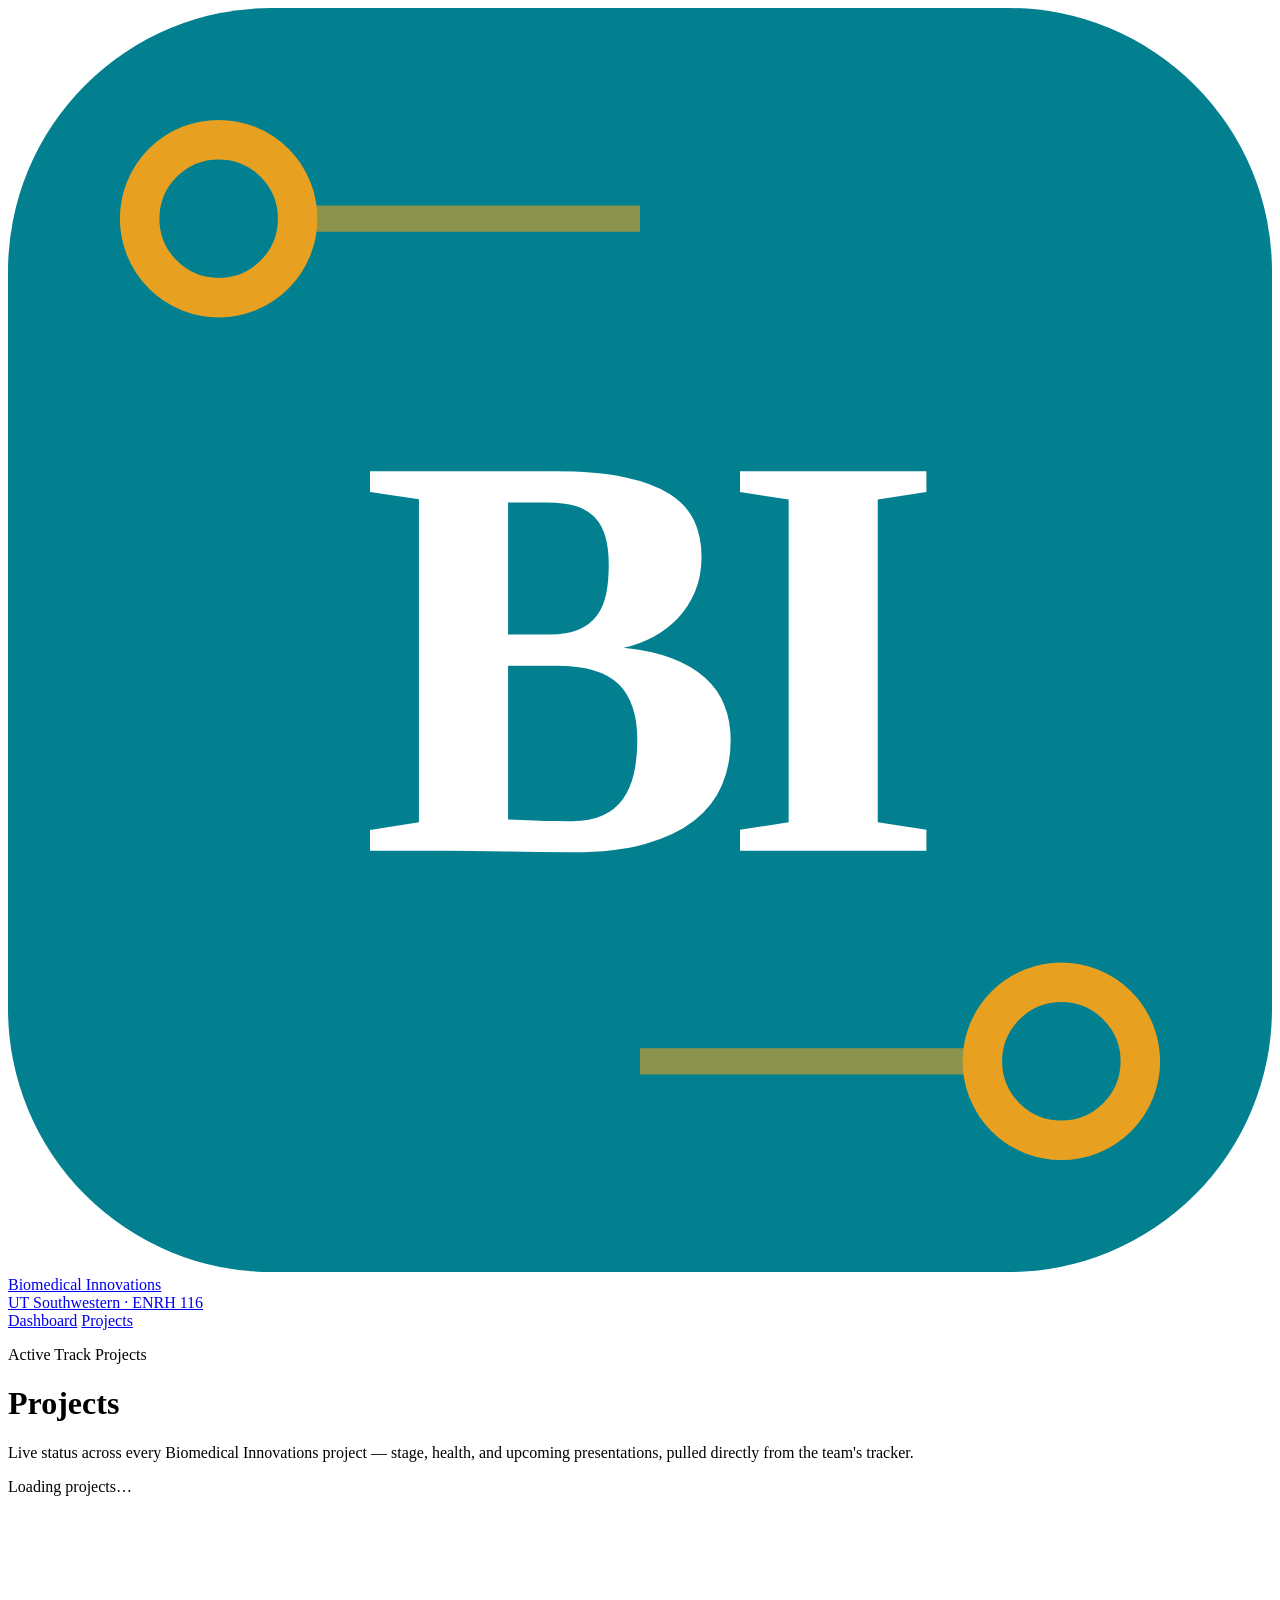
==== projects/index.html @ 50d73ee1 "Update navigation and health status logic in index.html" ====
<!DOCTYPE html>
<html lang="en">
<head>
<meta charset="UTF-8"/>
<meta name="viewport" content="width=device-width, initial-scale=1.0"/>
<title>Projects — Biomedical Innovations, UTSW</title>
<link rel="preconnect" href="https://fonts.googleapis.com"/>
<link rel="preconnect" href="https://fonts.gstatic.com" crossorigin/>
<link href="https://fonts.googleapis.com/css2?family=DM+Serif+Display:ital@0;1&family=Inter:wght@300;400;500;600&display=swap" rel="stylesheet"/>
<link rel="stylesheet" href="../assets/css/projects.css"/>
</head>
<body>

<header class="site-topbar">
  <a class="site-topbar-brand" href="../index.html">
    <img src="[data-uri]" alt="BI logo" class="site-topbar-logo"/>
    <div>
      <div class="site-topbar-title">Biomedical Innovations</div>
      <div class="site-topbar-sub">UT Southwestern · ENRH 116</div>
    </div>
  </a>
  <nav class="site-topbar-nav">
    <a href="../index.html">Dashboard</a>
    <a href="index.html" class="active">Projects</a>
  </nav>
</header>

<main class="projects-wrap">
  <p class="projects-eyebrow">Active Track Projects</p>
  <h1 class="projects-heading">Projects</h1>
  <p class="projects-sub">Live status across every Biomedical Innovations project — stage, health, and upcoming presentations, pulled directly from the team's tracker.</p>

  <div id="project-cards">
    <p class="state-message">Loading projects…</p>
  </div>
</main>

<footer style="background: var(--ink); padding: 30px 48px; text-align:center;">
  <p style="font-size:11px; color: rgba(255,255,255,0.24); letter-spacing:0.05em;">
    ENRH 116 &nbsp;·&nbsp; UT Southwestern Medical School &nbsp;·&nbsp; Kaveti · Zhao · Wu · Garlapati
  </p>
</footer>

<script src="../assets/js/sheets.js"></script>
<script>
  function healthClass(value) {
    if (!value) return "health-unknown";
    const v = value.toLowerCase().trim();
    if (v.includes("green")) return "health-ontrack";
    if (v.includes("yellow")) return "health-atrisk";
    if (v.includes("red")) return "health-blocked";
    return "health-unknown";
  }

  function escapeHtml(str) {
    if (str == null) return "";
    return String(str)
      .replace(/&/g, "&amp;").replace(/</g, "&lt;").replace(/>/g, "&gt;");
  }

  fetchTab(GIDS.dashboard).then(rows => {
    const container = document.getElementById("project-cards");

    if (!rows.length) {
      container.innerHTML = `<p class="state-message">No projects listed yet — check back once teams are assigned.</p>`;
      return;
    }

    container.innerHTML = `<div class="project-grid">` + rows.map(r => {
      const name = escapeHtml(r["Project"]);
      const stage = escapeHtml(r["Current Stage"]);
      const health = escapeHtml(r["Overall Health"]);
      const nextPres = formatGvizDate(r["Next Presentation"]);
      return `
        <a class="project-card" href="project.html?id=${encodeURIComponent(r["Project"] || "")}">
          <h3>${name}</h3>
          <p class="stage">${stage}</p>
          <span class="health ${healthClass(r["Overall Health"])}">${health || "Unknown"}</span>
          <p class="next-pres">Next: ${nextPres || "TBD"}</p>
        </a>`;
    }).join("") + `</div>`;
  }).catch(err => {
    console.error(err);
    document.getElementById("project-cards").innerHTML =
      `<p class="state-message">Couldn't load project data right now. Try refreshing.</p>`;
  });
</script>

</body>
</html>
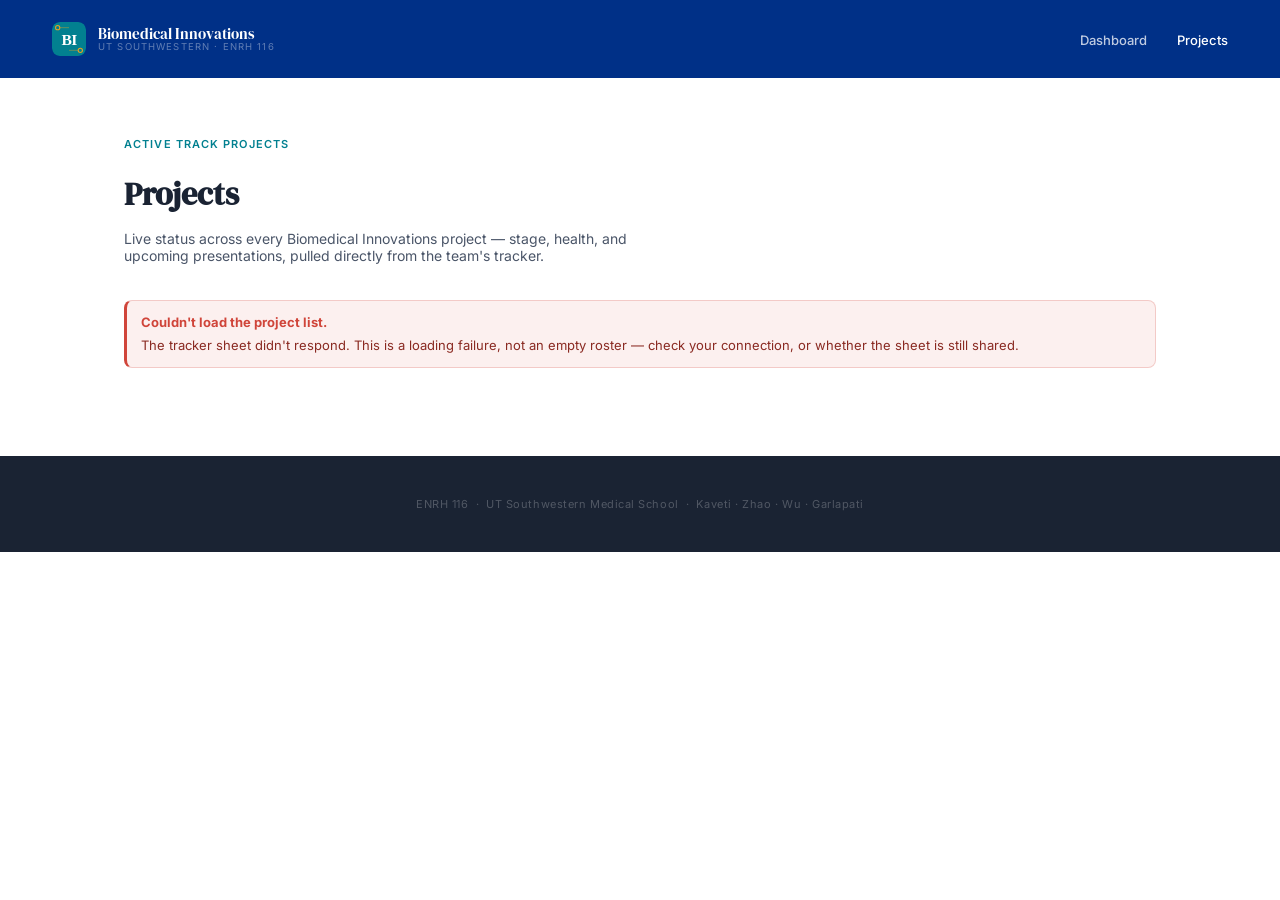
==== commit a9e3243a: "Add files via upload" ====
--- a/projects/index.html
+++ b/projects/index.html
@@ -69,20 +69,29 @@
     container.innerHTML = `<div class="project-grid">` + rows.map(r => {
       const name = escapeHtml(r["Project"]);
       const stage = escapeHtml(r["Current Stage"]);
-      const health = escapeHtml(r["Overall Health"]);
       const nextPres = formatGvizDate(r["Next Presentation"]);
+
+      // A completed project's stale-log "Red" is a false alarm, not a
+      // real issue, so show a neutral "Pending" badge instead of the
+      // health color for anything marked Complete in Project Status.
+      const isComplete = (r["Project Status"] || "").trim().toLowerCase() === "complete";
+      const healthLabel = isComplete ? "Pending" : (escapeHtml(r["Overall Health"]) || "Unknown");
+      const healthCls = isComplete ? "health-unknown" : healthClass(r["Overall Health"]);
+
       return `
         <a class="project-card" href="project.html?id=${encodeURIComponent(r["Project"] || "")}">
           <h3>${name}</h3>
           <p class="stage">${stage}</p>
-          <span class="health ${healthClass(r["Overall Health"])}">${health || "Unknown"}</span>
+          <span class="health ${healthCls}">${healthLabel}</span>
           <p class="next-pres">Next: ${nextPres || "TBD"}</p>
         </a>`;
     }).join("") + `</div>`;
   }).catch(err => {
-    console.error(err);
+    console.error("Failed to load dashboard tab:", err);
     document.getElementById("project-cards").innerHTML =
-      `<p class="state-message">Couldn't load project data right now. Try refreshing.</p>`;
+      `<div class="state-error"><strong>Couldn't load the project list.</strong>` +
+      `The tracker sheet didn't respond. This is a loading failure, not an empty roster — ` +
+      `check your connection, or whether the sheet is still shared.</div>`;
   });
 </script>
 
--- a/assets/css/projects.css
+++ b/assets/css/projects.css
@@ -0,0 +1,243 @@
+/* projects.css
+   Styles for /projects/index.html and /projects/project.html.
+   Tokens match the main site's :root variables exactly — do not
+   redefine these elsewhere; if the main site's palette changes,
+   update here too.
+*/
+
+:root {
+  --navy:  #003087;
+  --teal:  #028090;
+  --gold:  #E8A020;
+  --steel: #E8EDF2;
+  --mist:  #F4F7FA;
+  --ink:   #1A2333;
+  --slate: #4A5568;
+  --ghost: #8A9AB0;
+  --white: #FFFFFF;
+  --r:     12px;
+}
+
+* , *::before, *::after { box-sizing: border-box; }
+
+body {
+  font-family: 'Inter', sans-serif;
+  background: var(--white);
+  color: var(--ink);
+  margin: 0;
+  -webkit-font-smoothing: antialiased;
+}
+
+/* ── Simple top bar (matches main navbar brand, adds a nav link) ── */
+.site-topbar {
+  display: flex; align-items: center; justify-content: space-between;
+  padding: 22px 52px;
+  background: var(--navy);
+}
+.site-topbar-brand { display: flex; align-items: center; gap: 12px; text-decoration: none; }
+.site-topbar-logo { width: 34px; height: 34px; border-radius: 8px; }
+.site-topbar-title { font-family: 'DM Serif Display', serif; font-size: 15px; color: var(--white); line-height: 1; }
+.site-topbar-sub { font-size: 9.5px; color: rgba(255,255,255,0.38); letter-spacing: 0.12em; text-transform: uppercase; }
+.site-topbar-nav a {
+  font-size: 13px; font-weight: 500; color: rgba(255,255,255,0.75);
+  text-decoration: none; margin-left: 26px;
+}
+.site-topbar-nav a:hover,
+.site-topbar-nav a.active { color: var(--white); }
+
+/* ── Page shell ── */
+.projects-wrap { max-width: 1080px; margin: 0 auto; padding: 48px 24px 80px; }
+.projects-eyebrow { font-size: 11px; font-weight: 600; letter-spacing: 0.1em; text-transform: uppercase; color: var(--teal); margin-bottom: 8px; }
+.projects-heading { font-family: 'DM Serif Display', serif; font-size: 32px; color: var(--ink); margin-bottom: 10px; }
+.projects-sub { font-size: 14px; color: var(--slate); margin-bottom: 36px; max-width: 60ch; }
+
+/* ── Project cards (index page) — reuses .about-card visual language ── */
+.project-grid { display: grid; grid-template-columns: repeat(auto-fill, minmax(260px, 1fr)); gap: 18px; }
+.project-card {
+  display: block; text-decoration: none; color: inherit;
+  background: var(--mist); border: 1px solid var(--steel); border-radius: var(--r);
+  padding: 22px 20px; transition: transform 0.2s, box-shadow 0.2s;
+}
+.project-card:hover { transform: translateY(-3px); box-shadow: 0 10px 28px rgba(0,48,135,0.08); }
+.project-card h3 { font-family: 'DM Serif Display', serif; font-size: 18px; color: var(--ink); margin: 0 0 8px; }
+.project-card .stage { font-size: 12.5px; color: var(--slate); margin: 0 0 12px; }
+.project-card .next-pres { font-size: 11.5px; color: var(--ghost); margin: 10px 0 0; }
+
+.health {
+  display: inline-block; font-size: 10.5px; font-weight: 600;
+  letter-spacing: 0.04em; text-transform: uppercase;
+  padding: 3px 10px; border-radius: 999px;
+}
+/* NOTE: confirm these three values actually match your Dashboard's
+   "Overall Health" text before shipping — placeholders below assume
+   On Track / At Risk / Blocked. Adjust the class names + JS mapping
+   in index.html if your sheet uses different wording. */
+.health-ontrack  { background: rgba(2,128,144,0.12);  color: var(--teal); }
+.health-atrisk   { background: rgba(232,160,32,0.15);  color: #8a5a10; }
+.health-blocked  { background: rgba(200,40,40,0.12);   color: #b02020; }
+.health-unknown  { background: var(--steel); color: var(--ghost); }
+
+.state-message { font-size: 13.5px; color: var(--ghost); padding: 24px 0; }
+
+/* ── Detail page: mirrors the homepage's "Prior Work" / DDH section exactly ── */
+.detail-hero {
+  background: var(--navy);
+  padding: 76px 48px;
+}
+.detail-hero-inner { max-width: 920px; margin: 0 auto; }
+.detail-title { display: flex; align-items: baseline; gap: 12px; flex-wrap: wrap; }
+.status-badge {
+  font-size: 11px; font-weight: 600; letter-spacing: 0.05em; text-transform: uppercase;
+  background: rgba(2,128,144,0.18); color: var(--teal);
+  padding: 4px 12px; border-radius: 999px; vertical-align: middle;
+}
+.roadmap-note {
+  font-size: 11.5px; font-style: italic; color: rgba(255,255,255,0.4);
+  margin-bottom: 14px;
+}
+
+/* ── Poster ── */
+.poster-wrap { margin-bottom: 34px; }
+.poster-frame {
+  display: block; max-width: 420px; border-radius: 10px; overflow: hidden;
+  border: 1px solid rgba(255,255,255,0.09); background: rgba(255,255,255,0.04);
+  text-decoration: none; transition: transform 0.2s, box-shadow 0.2s;
+}
+.poster-frame:hover { transform: translateY(-3px); box-shadow: 0 10px 28px rgba(0,0,0,0.25); }
+.poster-frame img { width: 100%; display: block; }
+.poster-link-label {
+  font-size: 11px; color: rgba(255,255,255,0.4); margin-top: 8px;
+  letter-spacing: 0.04em; text-transform: uppercase;
+}
+
+
+/* ── Custom progress log (exception track, no syllabus alignment) ── */
+.milestone-list { display: flex; flex-direction: column; gap: 12px; }
+.milestone-item {
+  display: flex; gap: 14px; padding: 14px 16px;
+  background: rgba(255,255,255,0.04); border: 1px solid rgba(255,255,255,0.09);
+  border-radius: 10px;
+}
+.milestone-dot { width: 10px; height: 10px; border-radius: 50%; background: var(--teal); margin-top: 4px; flex-shrink: 0; }
+.milestone-date { font-size: 10.5px; font-weight: 600; letter-spacing: 0.05em; text-transform: uppercase; color: var(--gold); margin-bottom: 3px; }
+.milestone-stage { font-size: 12px; font-weight: 600; color: var(--white); margin-bottom: 4px; }
+.milestone-desc { font-size: 13px; line-height: 1.6; color: rgba(255,255,255,0.6); }
+
+.detail-back { font-size: 12px; color: rgba(255,255,255,0.45); text-decoration: none; letter-spacing: 0.05em; text-transform: uppercase; }
+.detail-back:hover { color: var(--white); }
+
+.detail-eyebrow {
+  font-size: 11px; font-weight: 600; letter-spacing: 0.16em;
+  text-transform: uppercase; color: var(--gold); margin: 22px 0 11px;
+}
+.detail-title {
+  font-family: 'DM Serif Display', serif;
+  font-size: clamp(25px, 3vw, 36px);
+  color: var(--white); line-height: 1.15; margin-bottom: 16px;
+}
+.detail-body {
+  font-size: 14.5px; line-height: 1.8; color: rgba(255,255,255,0.56); max-width: 600px; margin-bottom: 34px;
+}
+
+/* Two-column context grid — identical structure to the DDH section's
+   Clinical Problem / The Gap / Our Approach / Status quad */
+.context-grid { display: grid; grid-template-columns: 1fr 1fr; gap: 0 40px; margin-bottom: 38px; }
+.context-block {
+  border-left: 2px solid rgba(2,128,144,0.38);
+  padding: 13px 0 13px 17px;
+  border-bottom: 1px solid rgba(255,255,255,0.05);
+}
+.context-label {
+  font-size: 9.5px; font-weight: 600; letter-spacing: 0.12em;
+  text-transform: uppercase; color: var(--teal); margin-bottom: 5px;
+}
+.context-text { font-size: 13px; line-height: 1.7; color: rgba(255,255,255,0.58); }
+.context-text strong { color: rgba(255,255,255,0.86); font-weight: 500; }
+
+/* Team section reuses the same conf-heading + pill-row pattern as Conferences */
+.conf-heading {
+  font-size: 10px; font-weight: 600; letter-spacing: 0.14em;
+  text-transform: uppercase; color: rgba(255,255,255,0.28); margin-bottom: 13px;
+}
+.conf-row { display: flex; gap: 11px; flex-wrap: wrap; margin-bottom: 34px; }
+.conf-pill {
+  display: flex; align-items: center; gap: 9px;
+  background: rgba(255,255,255,0.05); border: 1px solid rgba(255,255,255,0.09);
+  border-radius: 8px; padding: 10px 15px; text-decoration: none;
+  transition: background 0.2s;
+}
+.conf-pill:hover { background: rgba(255,255,255,0.10); }
+.conf-pill-icon { font-size: 14px; }
+.conf-pill-name { font-size: 12.5px; font-weight: 600; color: var(--white); }
+.conf-pill-date { font-size: 10px; color: rgba(255,255,255,0.36); }
+
+.state-message-dark { font-size: 13px; color: rgba(255,255,255,0.36); }
+
+/* ── Roadmap timeline ── */
+.roadmap-wrap { margin-bottom: 38px; }
+.roadmap-track { position: relative; padding-top: 6px; }
+.roadmap-line-bg {
+  position: absolute; top: 15px; left: 0; right: 0; height: 2px;
+  background: rgba(255,255,255,0.12);
+}
+.roadmap-line-fill {
+  position: absolute; top: 15px; left: 0; height: 2px;
+  background: var(--teal); transition: width 0.3s;
+}
+.roadmap-nodes { display: flex; justify-content: space-between; position: relative; overflow-x: auto; gap: 4px; padding-bottom: 4px; }
+.roadmap-node { flex: 1 0 64px; text-align: center; cursor: pointer; min-width: 64px; }
+.roadmap-dot {
+  width: 14px; height: 14px; border-radius: 50%; margin: 0 auto 8px;
+  background: var(--navy); border: 2px solid rgba(255,255,255,0.25);
+  transition: background 0.2s, border-color 0.2s;
+}
+.roadmap-node.reached .roadmap-dot { background: var(--teal); border-color: var(--teal); }
+.roadmap-node.current .roadmap-dot { background: var(--gold); border-color: var(--gold); }
+.roadmap-node-week { font-size: 9.5px; font-weight: 600; letter-spacing: 0.06em; text-transform: uppercase; color: rgba(255,255,255,0.35); }
+.roadmap-node.reached .roadmap-node-week,
+.roadmap-node.current .roadmap-node-week { color: rgba(255,255,255,0.75); }
+.roadmap-node-stage { font-size: 10.5px; color: rgba(255,255,255,0.5); margin-top: 2px; line-height: 1.3; }
+.roadmap-node.reached .roadmap-node-stage,
+.roadmap-node.current .roadmap-node-stage { color: var(--white); }
+
+.roadmap-detail {
+  margin-top: 18px; padding: 16px 18px; border-radius: 10px;
+  background: rgba(255,255,255,0.04); border: 1px solid rgba(255,255,255,0.09);
+  display: none;
+}
+.roadmap-detail.open { display: block; }
+.roadmap-detail-title { font-size: 12.5px; font-weight: 600; color: var(--white); margin-bottom: 4px; }
+.roadmap-detail-meta { font-size: 11px; color: var(--gold); margin-bottom: 8px; letter-spacing: 0.04em; text-transform: uppercase; }
+.roadmap-detail-body { font-size: 13px; line-height: 1.7; color: rgba(255,255,255,0.62); }
+
+@media (max-width: 700px) {
+  .roadmap-node { flex: 0 0 72px; }
+  .roadmap-node-stage { display: none; }
+}
+
+@media (max-width: 900px) {
+  .context-grid { grid-template-columns: 1fr; }
+}
+@media (max-width: 700px) {
+  .site-topbar { padding: 18px 20px; }
+  .detail-hero { padding: 56px 24px; }
+}
+
+/* ── Error state ────────────────────────────────────────────────────
+   Must be visually distinct from .state-message. A failed load used to
+   render in the same muted grey as "nothing scheduled yet", so a dead
+   API looked like a quiet week. Shared by all three pages. */
+.state-error {
+  font-size: 13px; color: #8a2a22; background: rgba(208,69,58,0.08);
+  border: 1px solid rgba(208,69,58,0.22); border-left: 3px solid #D0453A;
+  border-radius: 8px; padding: 12px 14px; margin: 8px 0; line-height: 1.5;
+}
+.state-error strong { display: block; margin-bottom: 3px; color: #D0453A; }
+
+/* Same, on the navy project-detail hero. */
+.state-error-dark {
+  font-size: 13px; color: #ffd9d4; background: rgba(208,69,58,0.16);
+  border: 1px solid rgba(255,140,130,0.3); border-left: 3px solid #ff8c82;
+  border-radius: 8px; padding: 12px 14px; margin: 8px 0; line-height: 1.5;
+}
+.state-error-dark strong { display: block; margin-bottom: 3px; color: #ff8c82; }
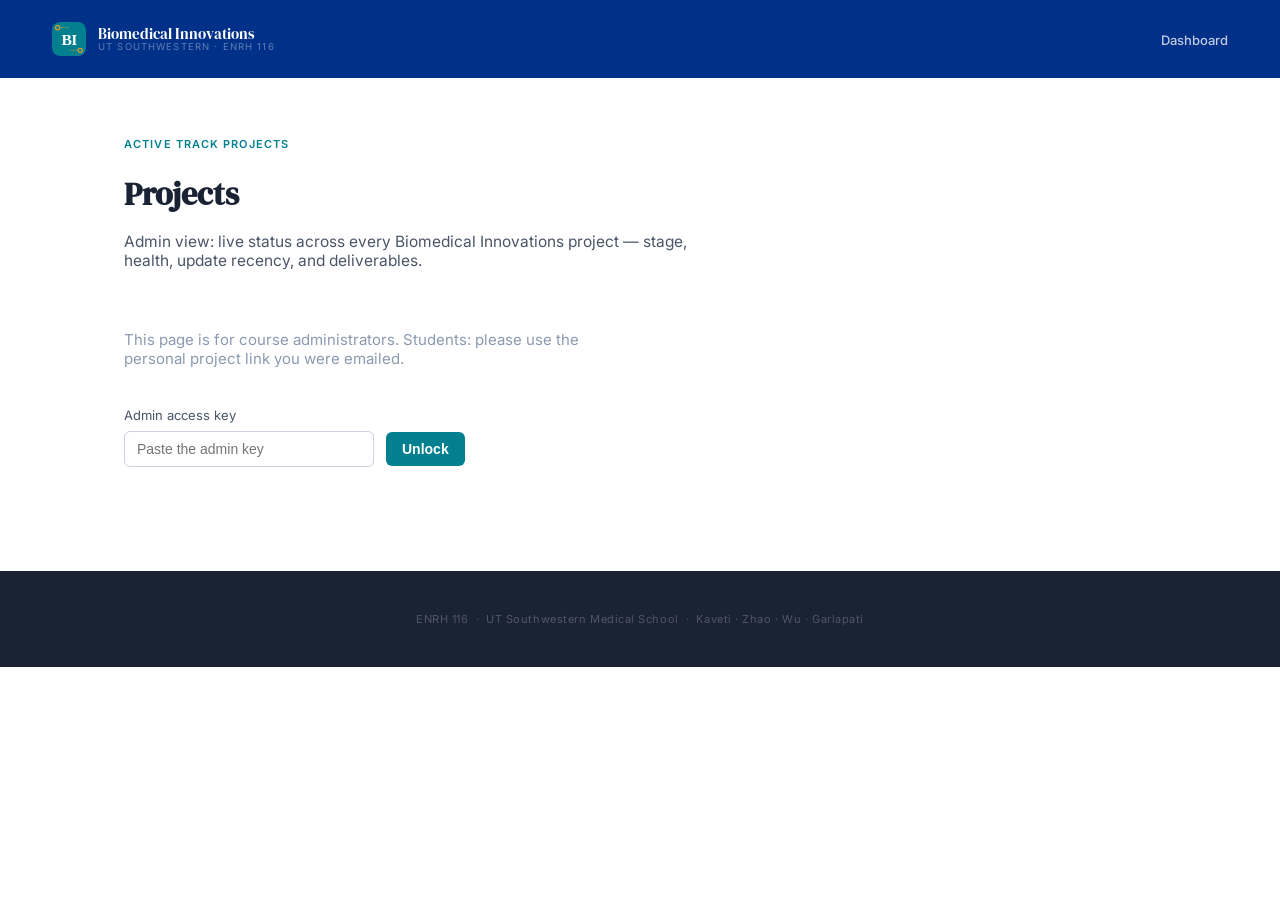
==== commit ebaa0782: "Add files via upload" ====
--- a/projects/index.html
+++ b/projects/index.html
@@ -3,6 +3,7 @@
 <head>
 <meta charset="UTF-8"/>
 <meta name="viewport" content="width=device-width, initial-scale=1.0"/>
+<meta name="robots" content="noindex, nofollow"/>
 <title>Projects — Biomedical Innovations, UTSW</title>
 <link rel="preconnect" href="https://fonts.googleapis.com"/>
 <link rel="preconnect" href="https://fonts.gstatic.com" crossorigin/>
@@ -21,16 +22,16 @@
   </a>
   <nav class="site-topbar-nav">
     <a href="../index.html">Dashboard</a>
-    <a href="index.html" class="active">Projects</a>
+    <a href="index.html" class="active" data-admin-only>Projects</a>
   </nav>
 </header>
 
 <main class="projects-wrap">
   <p class="projects-eyebrow">Active Track Projects</p>
   <h1 class="projects-heading">Projects</h1>
-  <p class="projects-sub">Live status across every Biomedical Innovations project — stage, health, and upcoming presentations, pulled directly from the team's tracker.</p>
+  <p class="projects-sub">Admin view: live status across every Biomedical Innovations project — stage, health, update recency, and deliverables.</p>
 
-  <div id="project-cards">
+  <div id="project-cards" aria-live="polite">
     <p class="state-message">Loading projects…</p>
   </div>
 </main>
@@ -52,47 +53,110 @@
     return "health-unknown";
   }
 
-  function escapeHtml(str) {
-    if (str == null) return "";
-    return String(str)
-      .replace(/&/g, "&amp;").replace(/</g, "&lt;").replace(/>/g, "&gt;");
+  // escapeHtml and safeLink are defined once, in assets/js/sheets.js, and
+  // loaded globally via <script src="../assets/js/sheets.js"> above. They
+  // used to be duplicated in each of the three pages; this is the shared
+  // copy.
+
+  // Pure: rows with no usable Project name must never reach rendering.
+  function selectProjectRows(rows) {
+    return rows.filter(r => (r["Project"] || "").trim());
   }
 
-  fetchTab(GIDS.dashboard).then(rows => {
-    const container = document.getElementById("project-cards");
+  // M-1 badge markup. Pure aside from escapeHtml, which has no side effects.
+  function renderStalenessBadge(days) {
+    const level = stalenessLevel(days);
+    const text = days == null ? "Never logged" : `${days}d since last update`;
+    return `<span class="staleness staleness-${level}" title="${STALENESS_LABEL[level]}">${STALENESS_EMOJI[level]} ${escapeHtml(text)}</span>`;
+  }
 
-    if (!rows.length) {
-      container.innerHTML = `<p class="state-message">No projects listed yet — check back once teams are assigned.</p>`;
-      return;
+  // M-3 badge markup: compact rollup for a project card. No badge at all
+  // when there's nothing on file yet, rather than a confusing "0/0".
+  function renderDeliverableSummaryBadge(summary) {
+    if (!summary.total) return "";
+    const cls = summary.lateCount > 0 ? "deliv-badge-late" : "deliv-badge-ok";
+    const text = `${summary.submittedCount}/${summary.total} deliverables` +
+      (summary.lateCount ? ` · ${summary.lateCount} late` : "");
+    return `<span class="deliv-badge ${cls}">${escapeHtml(text)}</span>`;
+  }
+
+  const container = document.getElementById("project-cards");
+
+  // Admin gate. This page shows every team's health and lateness, so it is
+  // admin-only: the data itself is served by the Apps Script endpoint only
+  // when the admin key is supplied (hiding the page alone would not protect it).
+  function renderGate(message) {
+    container.innerHTML = `
+      <div class="admin-gate">
+        ${message ? `<div class="state-error"><strong>${escapeHtml(message)}</strong></div>` : ""}
+        <p class="state-message">This page is for course administrators. Students: please use the personal project link you were emailed.</p>
+        <label for="admin-key-input">Admin access key</label>
+        <input type="password" id="admin-key-input" placeholder="Paste the admin key" autocomplete="off"/>
+        <button id="admin-key-submit">Unlock</button>
+      </div>`;
+    document.getElementById("admin-key-submit").addEventListener("click", () => {
+      const key = document.getElementById("admin-key-input").value.trim();
+      if (key) loadGrid(key, true);
+    });
+  }
+
+  // Pure: builds the grid markup from admin-overview data.
+  function renderProjectCards(dashboardRows, updateLogRows, deliverableRows, today) {
+    const projects = selectProjectRows(dashboardRows);
+    if (!projects.length) {
+      return `<p class="state-message">No projects listed yet — check back once teams are assigned.</p>`;
     }
-
-    container.innerHTML = `<div class="project-grid">` + rows.map(r => {
+    return `<div class="project-grid">` + projects.map(r => {
       const name = escapeHtml(r["Project"]);
       const stage = escapeHtml(r["Current Stage"]);
-      const nextPres = formatGvizDate(r["Next Presentation"]);
-
-      // A completed project's stale-log "Red" is a false alarm, not a
-      // real issue, so show a neutral "Pending" badge instead of the
-      // health color for anything marked Complete in Project Status.
+      // A completed project's stale-log "Red" is a false alarm, so show a
+      // neutral "Pending" badge for anything marked Complete.
       const isComplete = (r["Project Status"] || "").trim().toLowerCase() === "complete";
       const healthLabel = isComplete ? "Pending" : (escapeHtml(r["Overall Health"]) || "Unknown");
       const healthCls = isComplete ? "health-unknown" : healthClass(r["Overall Health"]);
-
+      const staleBadge = isComplete ? "" : renderStalenessBadge(
+        daysSinceLastUpdate(updateLogRows, r["Project"], today)
+      );
+      const delivBadge = renderDeliverableSummaryBadge(
+        buildDeliverableSummary(deliverableRows, r["Project"], today)
+      );
+      // Links carry no token: project.html reuses the admin key saved on this device.
       return `
-        <a class="project-card" href="project.html?id=${encodeURIComponent(r["Project"] || "")}">
+        <a class="project-card" href="project.html?id=${encodeURIComponent((r["Project"] || "").trim())}">
           <h3>${name}</h3>
           <p class="stage">${stage}</p>
           <span class="health ${healthCls}">${healthLabel}</span>
-          <p class="next-pres">Next: ${nextPres || "TBD"}</p>
+          ${staleBadge}
+          ${delivBadge}
         </a>`;
     }).join("") + `</div>`;
-  }).catch(err => {
-    console.error("Failed to load dashboard tab:", err);
-    document.getElementById("project-cards").innerHTML =
-      `<div class="state-error"><strong>Couldn't load the project list.</strong>` +
-      `The tracker sheet didn't respond. This is a loading failure, not an empty roster — ` +
-      `check your connection, or whether the sheet is still shared.</div>`;
-  });
+  }
+
+  function loadGrid(token, fromForm) {
+    container.innerHTML = `<p class="state-message">Loading projects…</p>`;
+    withTimeout(fetchAdminOverview(token), 15000, "project overview").then(result => {
+      if (!result.ok) {
+        // Forget a saved key that no longer works so it doesn't fail silently forever.
+        try { if (getSavedAdminKey() === token) localStorage.removeItem(ADMIN_TOKEN_STORAGE_KEY); } catch (e) {}
+        renderGate(fromForm ? "That key didn't work." : "");
+        return;
+      }
+      if (fromForm) { try { localStorage.setItem(ADMIN_TOKEN_STORAGE_KEY, token); } catch (e) {} }
+      const today = new Date();
+      today.setHours(0, 0, 0, 0);
+      const d = result.data;
+      container.innerHTML = renderProjectCards(d.dashboard || [], d.updateLog || [], d.deliverables || [], today);
+    }).catch(err => {
+      console.error("Failed to load project overview:", err);
+      container.innerHTML =
+        `<div class="state-error"><strong>Couldn't load the project list.</strong>` +
+        `The tracker service didn't respond. This is a loading failure, not an empty roster — try refreshing.</div>`;
+    });
+  }
+
+  const savedKey = getSavedAdminKey();
+  if (savedKey) loadGrid(savedKey, false); else renderGate("");
+  applyAdminOnlyNav();
 </script>
 
 </body>
--- a/assets/css/projects.css
+++ b/assets/css/projects.css
@@ -49,7 +49,7 @@
 .projects-wrap { max-width: 1080px; margin: 0 auto; padding: 48px 24px 80px; }
 .projects-eyebrow { font-size: 11px; font-weight: 600; letter-spacing: 0.1em; text-transform: uppercase; color: var(--teal); margin-bottom: 8px; }
 .projects-heading { font-family: 'DM Serif Display', serif; font-size: 32px; color: var(--ink); margin-bottom: 10px; }
-.projects-sub { font-size: 14px; color: var(--slate); margin-bottom: 36px; max-width: 60ch; }
+.projects-sub { font-size: 15.5px; color: var(--slate); margin-bottom: 36px; max-width: 60ch; }
 
 /* ── Project cards (index page) — reuses .about-card visual language ── */
 .project-grid { display: grid; grid-template-columns: repeat(auto-fill, minmax(260px, 1fr)); gap: 18px; }
@@ -60,8 +60,8 @@
 }
 .project-card:hover { transform: translateY(-3px); box-shadow: 0 10px 28px rgba(0,48,135,0.08); }
 .project-card h3 { font-family: 'DM Serif Display', serif; font-size: 18px; color: var(--ink); margin: 0 0 8px; }
-.project-card .stage { font-size: 12.5px; color: var(--slate); margin: 0 0 12px; }
-.project-card .next-pres { font-size: 11.5px; color: var(--ghost); margin: 10px 0 0; }
+.project-card .stage { font-size: 14px; color: var(--slate); margin: 0 0 12px; }
+.project-card .next-pres { font-size: 13px; color: var(--ghost); margin: 10px 0 0; }
 
 .health {
   display: inline-block; font-size: 10.5px; font-weight: 600;
@@ -77,7 +77,7 @@
 .health-blocked  { background: rgba(200,40,40,0.12);   color: #b02020; }
 .health-unknown  { background: var(--steel); color: var(--ghost); }
 
-.state-message { font-size: 13.5px; color: var(--ghost); padding: 24px 0; }
+.state-message { font-size: 15px; color: var(--ghost); padding: 24px 0; }
 
 /* ── Detail page: mirrors the homepage's "Prior Work" / DDH section exactly ── */
 .detail-hero {
@@ -92,7 +92,7 @@
   padding: 4px 12px; border-radius: 999px; vertical-align: middle;
 }
 .roadmap-note {
-  font-size: 11.5px; font-style: italic; color: rgba(255,255,255,0.4);
+  font-size: 13px; font-style: italic; color: rgba(255,255,255,0.4);
   margin-bottom: 14px;
 }
 
@@ -119,44 +119,45 @@
   border-radius: 10px;
 }
 .milestone-dot { width: 10px; height: 10px; border-radius: 50%; background: var(--teal); margin-top: 4px; flex-shrink: 0; }
-.milestone-date { font-size: 10.5px; font-weight: 600; letter-spacing: 0.05em; text-transform: uppercase; color: var(--gold); margin-bottom: 3px; }
-.milestone-stage { font-size: 12px; font-weight: 600; color: var(--white); margin-bottom: 4px; }
-.milestone-desc { font-size: 13px; line-height: 1.6; color: rgba(255,255,255,0.6); }
+.milestone-date { font-size: 12px; font-weight: 600; letter-spacing: 0.05em; text-transform: uppercase; color: var(--gold); margin-bottom: 3px; }
+.milestone-stage { font-size: 14px; font-weight: 600; color: var(--white); margin-bottom: 4px; }
+.milestone-desc { font-size: 15px; line-height: 1.7; color: rgba(255,255,255,0.6); }
 
 .detail-back { font-size: 12px; color: rgba(255,255,255,0.45); text-decoration: none; letter-spacing: 0.05em; text-transform: uppercase; }
 .detail-back:hover { color: var(--white); }
 
 .detail-eyebrow {
-  font-size: 11px; font-weight: 600; letter-spacing: 0.16em;
+  font-size: 12.5px; font-weight: 600; letter-spacing: 0.16em;
   text-transform: uppercase; color: var(--gold); margin: 22px 0 11px;
 }
 .detail-title {
   font-family: 'DM Serif Display', serif;
-  font-size: clamp(25px, 3vw, 36px);
+  font-size: clamp(28px, 3.4vw, 40px);
   color: var(--white); line-height: 1.15; margin-bottom: 16px;
 }
 .detail-body {
-  font-size: 14.5px; line-height: 1.8; color: rgba(255,255,255,0.56); max-width: 600px; margin-bottom: 34px;
-}
-
-/* Two-column context grid — identical structure to the DDH section's
-   Clinical Problem / The Gap / Our Approach / Status quad */
-.context-grid { display: grid; grid-template-columns: 1fr 1fr; gap: 0 40px; margin-bottom: 38px; }
+  font-size: 16.5px; line-height: 1.8; color: rgba(255,255,255,0.56); max-width: 600px; margin-bottom: 34px;
+}
+
+/* Status quad — now 3 items (Stage/Health/Next Deadline); Team moved to
+   its own tab, since a comma-list of names was redundant with a full
+   roster page. */
+.context-grid { display: grid; grid-template-columns: repeat(3, 1fr); gap: 0 30px; margin-bottom: 38px; }
 .context-block {
   border-left: 2px solid rgba(2,128,144,0.38);
   padding: 13px 0 13px 17px;
   border-bottom: 1px solid rgba(255,255,255,0.05);
 }
 .context-label {
-  font-size: 9.5px; font-weight: 600; letter-spacing: 0.12em;
+  font-size: 11px; font-weight: 600; letter-spacing: 0.12em;
   text-transform: uppercase; color: var(--teal); margin-bottom: 5px;
 }
-.context-text { font-size: 13px; line-height: 1.7; color: rgba(255,255,255,0.58); }
+.context-text { font-size: 15.5px; line-height: 1.75; color: rgba(255,255,255,0.58); }
 .context-text strong { color: rgba(255,255,255,0.86); font-weight: 500; }
 
 /* Team section reuses the same conf-heading + pill-row pattern as Conferences */
 .conf-heading {
-  font-size: 10px; font-weight: 600; letter-spacing: 0.14em;
+  font-size: 12px; font-weight: 600; letter-spacing: 0.14em;
   text-transform: uppercase; color: rgba(255,255,255,0.28); margin-bottom: 13px;
 }
 .conf-row { display: flex; gap: 11px; flex-wrap: wrap; margin-bottom: 34px; }
@@ -167,14 +168,16 @@
   transition: background 0.2s;
 }
 .conf-pill:hover { background: rgba(255,255,255,0.10); }
-.conf-pill-icon { font-size: 14px; }
-.conf-pill-name { font-size: 12.5px; font-weight: 600; color: var(--white); }
-.conf-pill-date { font-size: 10px; color: rgba(255,255,255,0.36); }
-
-.state-message-dark { font-size: 13px; color: rgba(255,255,255,0.36); }
+.conf-pill-icon { font-size: 16px; }
+.conf-pill-name { font-size: 14.5px; font-weight: 600; color: var(--white); }
+.conf-pill-date { font-size: 11.5px; color: rgba(255,255,255,0.36); }
+
+.state-message-dark { font-size: 14.5px; color: rgba(255,255,255,0.36); }
 
 /* ── Roadmap timeline ── */
-.roadmap-wrap { margin-bottom: 38px; }
+.roadmap-wrap { margin-bottom: 38px; overflow-x: auto; }
+/* Standard-track timeline: keep line + 12 nodes as one scrolling unit on phones */
+.roadmap-track.timeline-scroll { min-width: 800px; }
 .roadmap-track { position: relative; padding-top: 6px; }
 .roadmap-line-bg {
   position: absolute; top: 15px; left: 0; right: 0; height: 2px;
@@ -185,7 +188,7 @@
   background: var(--teal); transition: width 0.3s;
 }
 .roadmap-nodes { display: flex; justify-content: space-between; position: relative; overflow-x: auto; gap: 4px; padding-bottom: 4px; }
-.roadmap-node { flex: 1 0 64px; text-align: center; cursor: pointer; min-width: 64px; }
+.roadmap-node { flex: 1 0 64px; text-align: center; min-width: 64px; }
 .roadmap-dot {
   width: 14px; height: 14px; border-radius: 50%; margin: 0 auto 8px;
   background: var(--navy); border: 2px solid rgba(255,255,255,0.25);
@@ -193,22 +196,12 @@
 }
 .roadmap-node.reached .roadmap-dot { background: var(--teal); border-color: var(--teal); }
 .roadmap-node.current .roadmap-dot { background: var(--gold); border-color: var(--gold); }
-.roadmap-node-week { font-size: 9.5px; font-weight: 600; letter-spacing: 0.06em; text-transform: uppercase; color: rgba(255,255,255,0.35); }
+.roadmap-node-week { font-size: 11px; font-weight: 600; letter-spacing: 0.06em; text-transform: uppercase; color: rgba(255,255,255,0.35); }
 .roadmap-node.reached .roadmap-node-week,
 .roadmap-node.current .roadmap-node-week { color: rgba(255,255,255,0.75); }
-.roadmap-node-stage { font-size: 10.5px; color: rgba(255,255,255,0.5); margin-top: 2px; line-height: 1.3; }
+.roadmap-node-stage { font-size: 12.5px; color: rgba(255,255,255,0.5); margin-top: 2px; line-height: 1.3; }
 .roadmap-node.reached .roadmap-node-stage,
 .roadmap-node.current .roadmap-node-stage { color: var(--white); }
-
-.roadmap-detail {
-  margin-top: 18px; padding: 16px 18px; border-radius: 10px;
-  background: rgba(255,255,255,0.04); border: 1px solid rgba(255,255,255,0.09);
-  display: none;
-}
-.roadmap-detail.open { display: block; }
-.roadmap-detail-title { font-size: 12.5px; font-weight: 600; color: var(--white); margin-bottom: 4px; }
-.roadmap-detail-meta { font-size: 11px; color: var(--gold); margin-bottom: 8px; letter-spacing: 0.04em; text-transform: uppercase; }
-.roadmap-detail-body { font-size: 13px; line-height: 1.7; color: rgba(255,255,255,0.62); }
 
 @media (max-width: 700px) {
   .roadmap-node { flex: 0 0 72px; }
@@ -228,7 +221,8 @@
    render in the same muted grey as "nothing scheduled yet", so a dead
    API looked like a quiet week. Shared by all three pages. */
 .state-error {
-  font-size: 13px; color: #8a2a22; background: rgba(208,69,58,0.08);
+  display: block;
+  font-size: 14.5px; color: #8a2a22; background: rgba(208,69,58,0.08);
   border: 1px solid rgba(208,69,58,0.22); border-left: 3px solid #D0453A;
   border-radius: 8px; padding: 12px 14px; margin: 8px 0; line-height: 1.5;
 }
@@ -236,8 +230,151 @@
 
 /* Same, on the navy project-detail hero. */
 .state-error-dark {
-  font-size: 13px; color: #ffd9d4; background: rgba(208,69,58,0.16);
+  display: block;
+  font-size: 14.5px; color: #ffd9d4; background: rgba(208,69,58,0.16);
   border: 1px solid rgba(255,140,130,0.3); border-left: 3px solid #ff8c82;
   border-radius: 8px; padding: 12px 14px; margin: 8px 0; line-height: 1.5;
 }
 .state-error-dark strong { display: block; margin-bottom: 3px; color: #ff8c82; }
+
+/* ── M-1: Days Since Last Update badge ────────────────────────────── */
+.staleness {
+  display: inline-block; font-size: 12.5px; margin: 6px 0 0;
+  color: var(--slate);
+}
+.staleness-never { color: var(--ghost); font-weight: 600; }
+.staleness-red { color: #b02020; font-weight: 600; }
+
+/* ── M-3: Deliverables checklist (project detail page) ────────────── */
+.deliverables-list { margin-bottom: 34px; }
+.deliv-summary { font-size: 13.5px; color: rgba(255,255,255,0.5); margin: 0 0 10px; }
+.deliv-row {
+  display: flex; align-items: center; gap: 12px; flex-wrap: wrap;
+  padding: 9px 0; border-bottom: 1px solid rgba(255,255,255,0.08);
+}
+.deliv-row:last-child { border-bottom: none; }
+.deliv-name { font-size: 15px; color: rgba(255,255,255,0.86); flex: 1 1 auto; min-width: 180px; }
+.deliv-status { font-size: 12.5px; font-weight: 600; padding: 3px 9px; border-radius: 100px; white-space: nowrap; }
+.deliv-submitted { background: rgba(30,158,90,0.18); color: #6fe0a0; }
+.deliv-late      { background: rgba(200,40,40,0.18); color: #ff8c82; }
+.deliv-pending   { background: rgba(255,255,255,0.08); color: rgba(255,255,255,0.5); }
+.deliv-date { font-size: 12.5px; color: rgba(255,255,255,0.36); white-space: nowrap; }
+
+/* ── M-3: deliverable rollup badge (project grid page) ─────────────── */
+.deliv-badge {
+  display: block; font-size: 11px; margin: 6px 0 0; font-weight: 500;
+}
+.deliv-badge-ok   { color: var(--slate); }
+.deliv-badge-late { color: #b02020; font-weight: 600; }
+
+/* ── Student Portal: tabs (Overview / Team / Team Needs / Meeting
+   Notes / Publications) ─────────────────────────────────────────────
+   Sticky so the tab bar stays reachable on a long Overview scroll. */
+.portal-tabs {
+  display: flex; gap: 6px; margin: 30px 0 30px; border-bottom: 1px solid rgba(255,255,255,0.12);
+  overflow-x: auto; position: sticky; top: 0; background: var(--navy); z-index: 5;
+}
+.portal-tab {
+  font-family: 'Inter', sans-serif; font-size: 16.5px; font-weight: 600;
+  color: rgba(255,255,255,0.5); background: none; border: none;
+  padding: 12px 6px; margin-right: 22px; cursor: pointer;
+  border-bottom: 2px solid transparent; white-space: nowrap;
+  transition: color 0.15s, border-color 0.15s;
+}
+.portal-tab:hover { color: rgba(255,255,255,0.8); }
+.portal-tab.active { color: var(--white); border-bottom-color: var(--teal); }
+.portal-panel-intro {
+  font-size: 14.5px; line-height: 1.7; color: rgba(255,255,255,0.55); margin-bottom: 22px; max-width: 62ch;
+}
+
+/* ── Overview: optional elevator-pitch / key-stat block ─────────────
+   Hidden entirely when the Dashboard row has no "Elevator Pitch" set —
+   most projects won't fill this in right away, and an empty banner
+   reads worse than no banner. */
+.overview-pitch { margin-bottom: 34px; }
+.overview-pitch-text { font-size: 19.5px; line-height: 1.68; color: rgba(255,255,255,0.68); max-width: 52ch; margin: 0 0 22px; }
+.overview-stat { display: flex; gap: 18px; align-items: baseline; padding-top: 22px; border-top: 1px solid rgba(255,255,255,0.14); max-width: 460px; }
+.overview-stat-num { font-family: 'DM Serif Display', serif; font-size: 44px; color: var(--teal); line-height: 1; }
+.overview-stat-text { font-size: 15px; color: rgba(255,255,255,0.55); line-height: 1.6; }
+
+/* ── Overview: Disease State / Demographic + Problem / Gap ─────────── */
+.fact-grid { display: grid; grid-template-columns: 1fr 1fr; gap: 0 30px; margin-bottom: 38px; }
+.prose-block { border-left: 2px solid var(--teal); padding-left: 18px; }
+.prose-block + .prose-block { margin-top: 26px; }
+.prose-label {
+  font-size: 13.5px; font-weight: 600; letter-spacing: 0.1em; text-transform: uppercase;
+  color: rgba(255,255,255,0.4); margin: 0 0 8px;
+}
+.prose-body { font-size: 17px; line-height: 1.72; color: rgba(255,255,255,0.68); margin: 0; max-width: 62ch; }
+
+/* ── Meeting Notes & Milestones: submission log table ────────────── */
+.log-table-wrap { overflow-x: auto; margin-bottom: 20px; }
+.log-table { width: 100%; border-collapse: collapse; }
+.log-table th {
+  text-align: left; font-size: 12.5px; font-weight: 600; letter-spacing: 0.06em; text-transform: uppercase;
+  color: rgba(255,255,255,0.4); padding: 0 14px 12px 0; border-bottom: 1px solid rgba(255,255,255,0.14); white-space: nowrap;
+}
+.log-table td {
+  padding: 14px 14px 14px 0; border-bottom: 1px solid rgba(255,255,255,0.07); vertical-align: top; font-size: 16px;
+}
+.log-date { color: rgba(255,255,255,0.5); white-space: nowrap; font-size: 14.5px; }
+.log-type {
+  display: inline-block; font-size: 13px; font-weight: 600; padding: 4px 10px; border-radius: 20px;
+  background: rgba(2,128,144,0.18); color: var(--teal); white-space: nowrap;
+}
+.log-type.needs-help { background: rgba(232,160,32,0.18); color: var(--gold); }
+.log-desc { color: rgba(255,255,255,0.75); line-height: 1.55; }
+.log-who { color: rgba(255,255,255,0.45); font-size: 14.5px; white-space: nowrap; }
+
+/* ── Team Needs ──────────────────────────────────────────────────── */
+.need-card {
+  background: rgba(255,255,255,0.04); border: 1px solid rgba(255,255,255,0.09);
+  border-radius: 10px; padding: 20px 22px; margin-bottom: 14px;
+}
+.need-top { display: flex; justify-content: space-between; align-items: baseline; margin-bottom: 8px; flex-wrap: wrap; gap: 8px; }
+.need-date { font-size: 13.5px; font-weight: 600; letter-spacing: 0.05em; text-transform: uppercase; color: var(--gold); }
+.need-who { font-size: 14px; color: rgba(255,255,255,0.45); }
+.need-desc { font-size: 16.5px; line-height: 1.65; color: rgba(255,255,255,0.75); margin-bottom: 16px; }
+.need-checks { display: flex; gap: 26px; padding-top: 12px; border-top: 1px solid rgba(255,255,255,0.08); flex-wrap: wrap; }
+.need-check { display: flex; align-items: center; gap: 8px; font-size: 14.5px; }
+.need-check input { width: 16px; height: 16px; accent-color: var(--teal); }
+.need-check span { color: rgba(255,255,255,0.6); }
+.need-check.confirmed span { color: var(--white); }
+.need-card.fully-confirmed { opacity: 0.6; }
+
+/* ── Publications (empty state — no live data source yet) ──────────── */
+.pubs-empty { font-size: 16px; color: rgba(255,255,255,0.4); line-height: 1.65; }
+
+/* ── Team tab (buildTeamRoster / student portal) ─────────────────── */
+.team-grid { display: grid; grid-template-columns: repeat(auto-fill, minmax(220px, 1fr)); gap: 18px; margin-bottom: 20px; }
+.team-card {
+  background: rgba(255,255,255,0.04); border: 1px solid rgba(255,255,255,0.09);
+  border-radius: 12px; padding: 22px 18px; text-align: center;
+}
+.team-headshot {
+  width: 84px; height: 84px; border-radius: 50%; object-fit: cover;
+  margin: 0 auto 14px; display: block; border: 2px solid rgba(255,255,255,0.14);
+}
+.team-headshot-fallback {
+  display: flex; align-items: center; justify-content: center;
+  background: rgba(2,128,144,0.22); color: var(--white);
+  font-family: 'DM Serif Display', serif; font-size: 26px; font-weight: 400;
+}
+.team-card-name { font-size: 16px; font-weight: 600; color: var(--white); margin-bottom: 8px; }
+.team-card-bio { font-size: 14px; line-height: 1.65; color: rgba(255,255,255,0.62); }
+.team-card-bio em { color: rgba(255,255,255,0.36); font-style: italic; }
+
+/* Phones: fade the right edge of the tab bar so it's obvious it scrolls */
+@media (max-width: 700px) {
+  .portal-tabs {
+    -webkit-mask-image: linear-gradient(to right, #000 88%, transparent);
+            mask-image: linear-gradient(to right, #000 88%, transparent);
+  }
+}
+
+/* Admin unlock box on the Projects grid */
+.admin-gate { max-width: 460px; margin: 24px 0; }
+.admin-gate label { display: block; font-size: 13px; color: var(--slate); margin-bottom: 8px; }
+.admin-gate input { padding: 9px 12px; border-radius: 6px; border: 1px solid #C9D2DE; font-size: 14px; width: 250px; margin-right: 8px; }
+.admin-gate button { padding: 9px 16px; border-radius: 6px; border: none; background: var(--teal); color: #fff; font-weight: 600; font-size: 14px; cursor: pointer; }
+.admin-gate button:disabled { opacity: 0.6; cursor: default; }
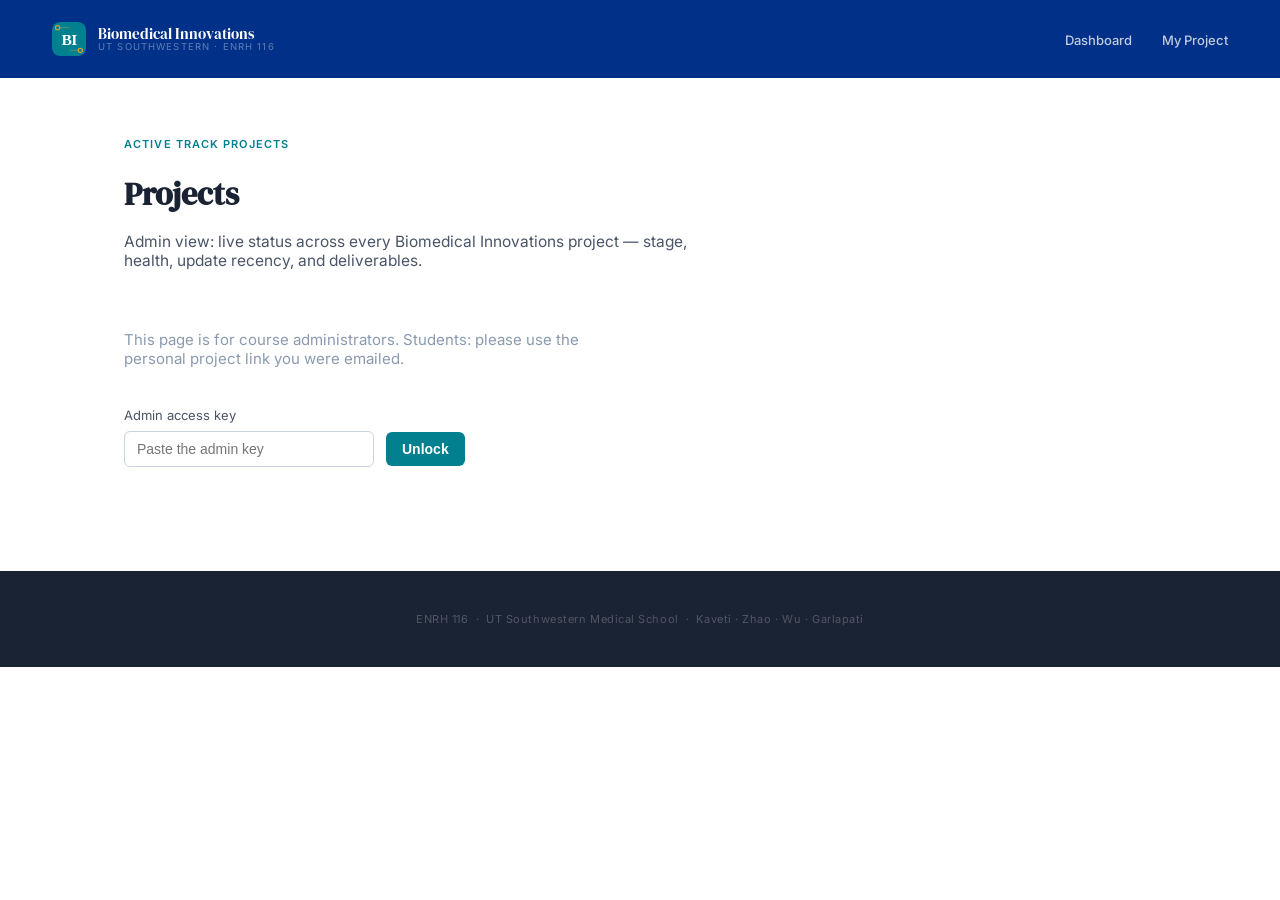
==== commit 69405dd6: "Add files via upload" ====
--- a/projects/index.html
+++ b/projects/index.html
@@ -23,6 +23,7 @@
   <nav class="site-topbar-nav">
     <a href="../index.html">Dashboard</a>
     <a href="index.html" class="active" data-admin-only>Projects</a>
+    <a href="project.html" data-my-project-link="project.html">My Project</a>
   </nav>
 </header>
 
@@ -157,6 +158,7 @@
   const savedKey = getSavedAdminKey();
   if (savedKey) loadGrid(savedKey, false); else renderGate("");
   applyAdminOnlyNav();
+  applyMyProjectNav();
 </script>
 
 </body>
